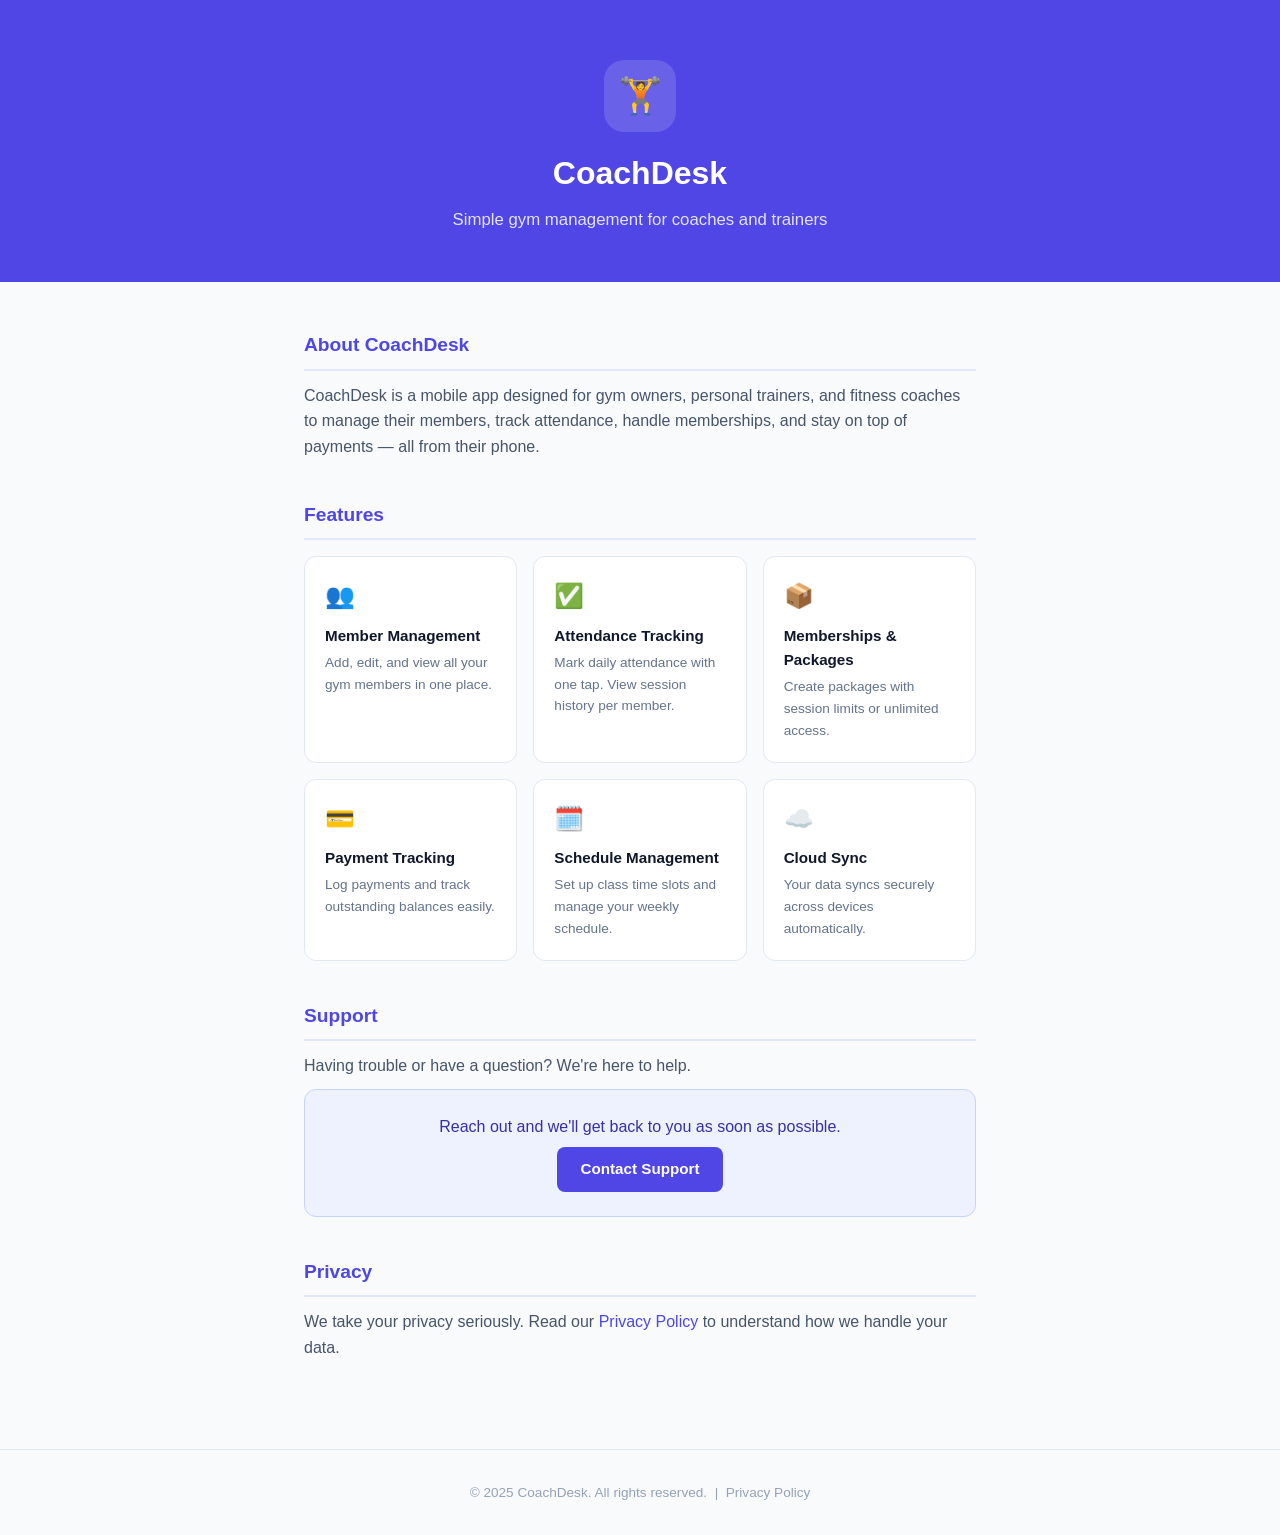
==== coachdesk/index.html @ ff2db9f5 "Add CoachDesk support and privacy policy pages" ====
<!DOCTYPE html>
<html lang="en">
<head>
  <meta charset="UTF-8" />
  <meta name="viewport" content="width=device-width, initial-scale=1.0" />
  <title>CoachDesk – Gym Management App</title>
  <style>
    *, *::before, *::after { box-sizing: border-box; margin: 0; padding: 0; }
    body {
      font-family: -apple-system, BlinkMacSystemFont, "Segoe UI", Roboto, sans-serif;
      background: #F8FAFC;
      color: #0F172A;
      line-height: 1.6;
    }
    a { color: #4F46E5; text-decoration: none; }
    a:hover { text-decoration: underline; }

    header {
      background: #4F46E5;
      color: #fff;
      padding: 60px 24px 48px;
      text-align: center;
    }
    .logo {
      width: 72px; height: 72px;
      background: rgba(255,255,255,0.15);
      border-radius: 20px;
      display: inline-flex;
      align-items: center;
      justify-content: center;
      margin-bottom: 16px;
      font-size: 36px;
    }
    header h1 { font-size: 2rem; font-weight: 800; margin-bottom: 8px; }
    header p { font-size: 1.05rem; opacity: 0.85; }

    main {
      max-width: 720px;
      margin: 0 auto;
      padding: 48px 24px;
    }

    .section { margin-bottom: 40px; }
    .section h2 {
      font-size: 1.2rem;
      font-weight: 700;
      color: #4F46E5;
      margin-bottom: 12px;
      padding-bottom: 8px;
      border-bottom: 2px solid #E0E7FF;
    }
    .section p { color: #475569; margin-bottom: 10px; }

    .features {
      display: grid;
      grid-template-columns: repeat(auto-fit, minmax(200px, 1fr));
      gap: 16px;
      margin-top: 16px;
    }
    .feature-card {
      background: #fff;
      border: 1px solid #E2E8F0;
      border-radius: 12px;
      padding: 20px;
    }
    .feature-card .icon { font-size: 24px; margin-bottom: 8px; }
    .feature-card h3 { font-size: 0.95rem; font-weight: 600; margin-bottom: 4px; }
    .feature-card p { font-size: 0.85rem; color: #64748B; margin: 0; }

    .contact-box {
      background: #EEF2FF;
      border: 1px solid #C7D2FE;
      border-radius: 12px;
      padding: 24px;
      text-align: center;
    }
    .contact-box p { color: #3730A3; margin-bottom: 8px; }
    .contact-box a {
      display: inline-block;
      background: #4F46E5;
      color: #fff;
      padding: 10px 24px;
      border-radius: 8px;
      font-weight: 600;
      font-size: 0.95rem;
    }
    .contact-box a:hover { background: #4338CA; text-decoration: none; }

    footer {
      text-align: center;
      padding: 32px 24px;
      color: #94A3B8;
      font-size: 0.85rem;
      border-top: 1px solid #E2E8F0;
    }
    footer a { color: #94A3B8; }
  </style>
</head>
<body>

<header>
  <div class="logo">🏋️</div>
  <h1>CoachDesk</h1>
  <p>Simple gym management for coaches and trainers</p>
</header>

<main>

  <div class="section">
    <h2>About CoachDesk</h2>
    <p>CoachDesk is a mobile app designed for gym owners, personal trainers, and fitness coaches to manage their members, track attendance, handle memberships, and stay on top of payments — all from their phone.</p>
  </div>

  <div class="section">
    <h2>Features</h2>
    <div class="features">
      <div class="feature-card">
        <div class="icon">👥</div>
        <h3>Member Management</h3>
        <p>Add, edit, and view all your gym members in one place.</p>
      </div>
      <div class="feature-card">
        <div class="icon">✅</div>
        <h3>Attendance Tracking</h3>
        <p>Mark daily attendance with one tap. View session history per member.</p>
      </div>
      <div class="feature-card">
        <div class="icon">📦</div>
        <h3>Memberships & Packages</h3>
        <p>Create packages with session limits or unlimited access.</p>
      </div>
      <div class="feature-card">
        <div class="icon">💳</div>
        <h3>Payment Tracking</h3>
        <p>Log payments and track outstanding balances easily.</p>
      </div>
      <div class="feature-card">
        <div class="icon">🗓️</div>
        <h3>Schedule Management</h3>
        <p>Set up class time slots and manage your weekly schedule.</p>
      </div>
      <div class="feature-card">
        <div class="icon">☁️</div>
        <h3>Cloud Sync</h3>
        <p>Your data syncs securely across devices automatically.</p>
      </div>
    </div>
  </div>

  <div class="section">
    <h2>Support</h2>
    <p>Having trouble or have a question? We're here to help.</p>
    <div class="contact-box">
      <p>Reach out and we'll get back to you as soon as possible.</p>
      <a href="mailto:tanushkabandara@ymail.com">Contact Support</a>
    </div>
  </div>

  <div class="section">
    <h2>Privacy</h2>
    <p>We take your privacy seriously. Read our <a href="privacy.html">Privacy Policy</a> to understand how we handle your data.</p>
  </div>

</main>

<footer>
  <p>&copy; 2025 CoachDesk. All rights reserved. &nbsp;|&nbsp; <a href="privacy.html">Privacy Policy</a></p>
</footer>

</body>
</html>
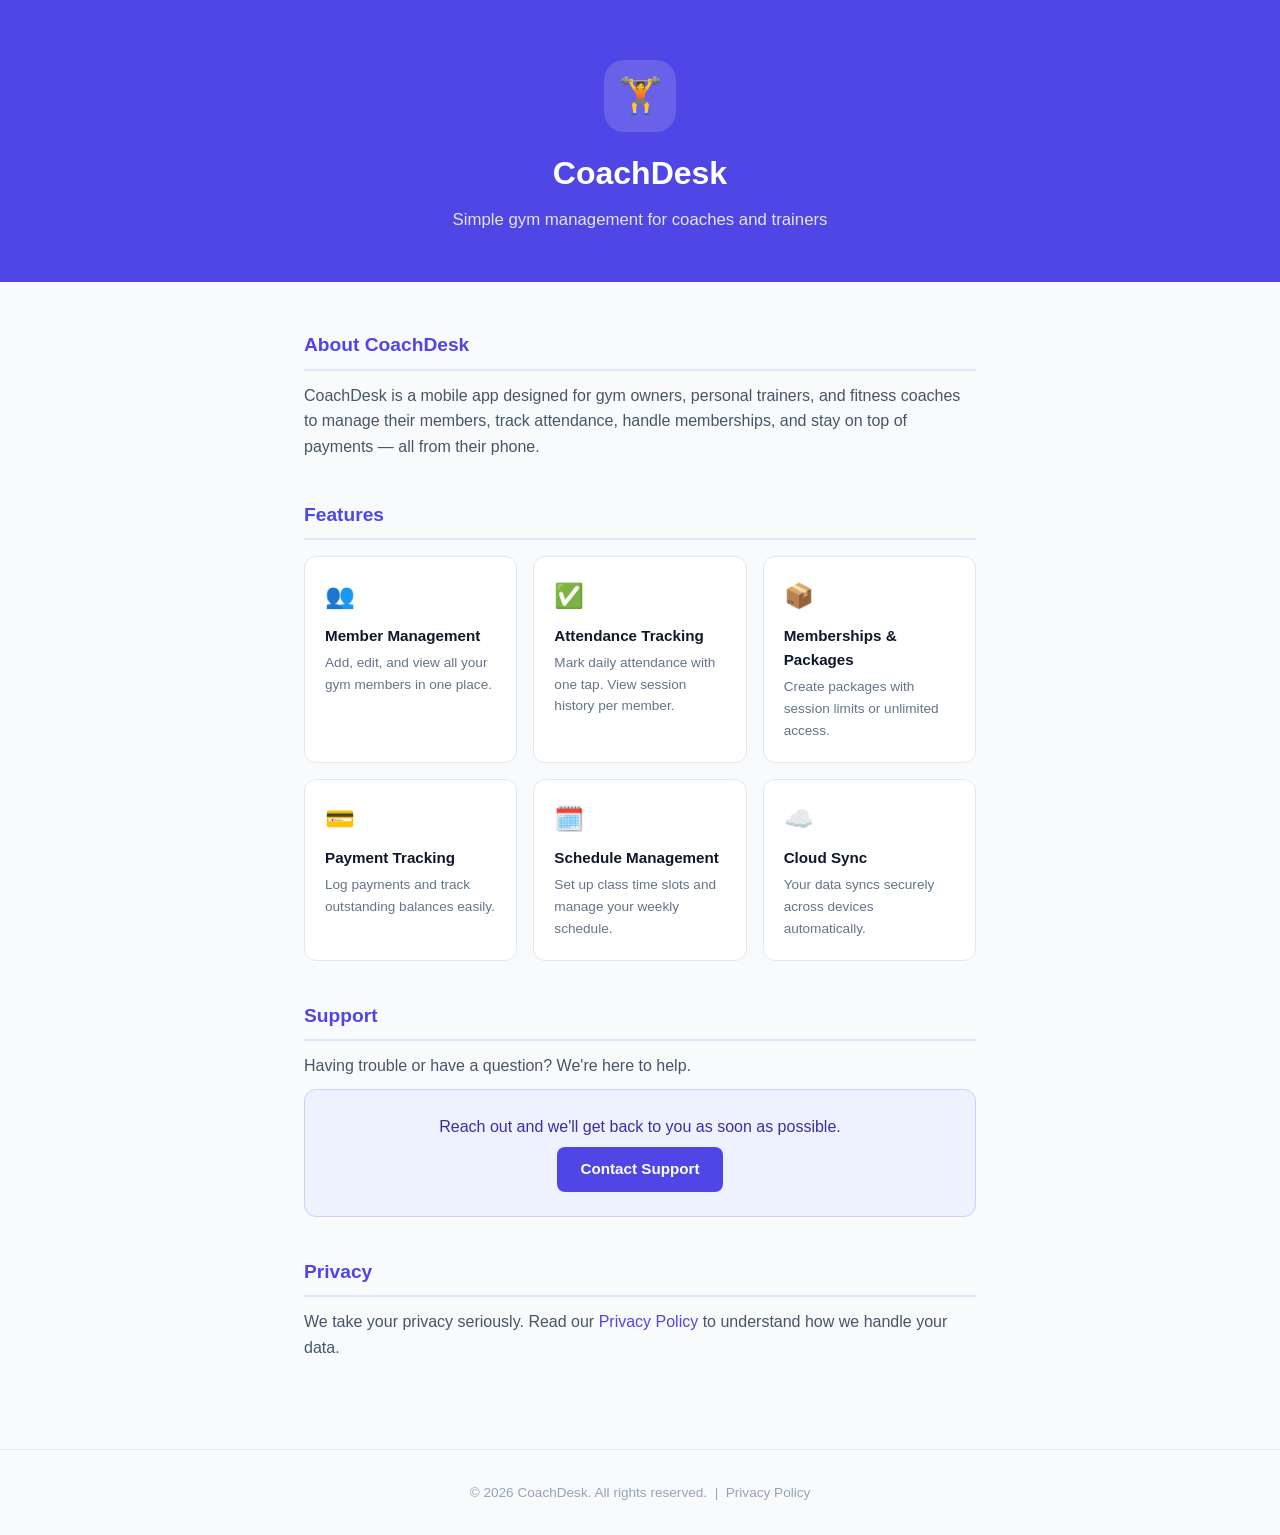
==== commit f019bd49: "Update year to 2026" ====
--- a/coachdesk/index.html
+++ b/coachdesk/index.html
@@ -152,7 +152,7 @@
     <p>Having trouble or have a question? We're here to help.</p>
     <div class="contact-box">
       <p>Reach out and we'll get back to you as soon as possible.</p>
-      <a href="mailto:tanushkabandara@ymail.com">Contact Support</a>
+      <a href="mailto:tanushkabandara@gmail.com">Contact Support</a>
     </div>
   </div>
 
@@ -164,7 +164,7 @@
 </main>
 
 <footer>
-  <p>&copy; 2025 CoachDesk. All rights reserved. &nbsp;|&nbsp; <a href="privacy.html">Privacy Policy</a></p>
+  <p>&copy; 2026 CoachDesk. All rights reserved. &nbsp;|&nbsp; <a href="privacy.html">Privacy Policy</a></p>
 </footer>
 
 </body>
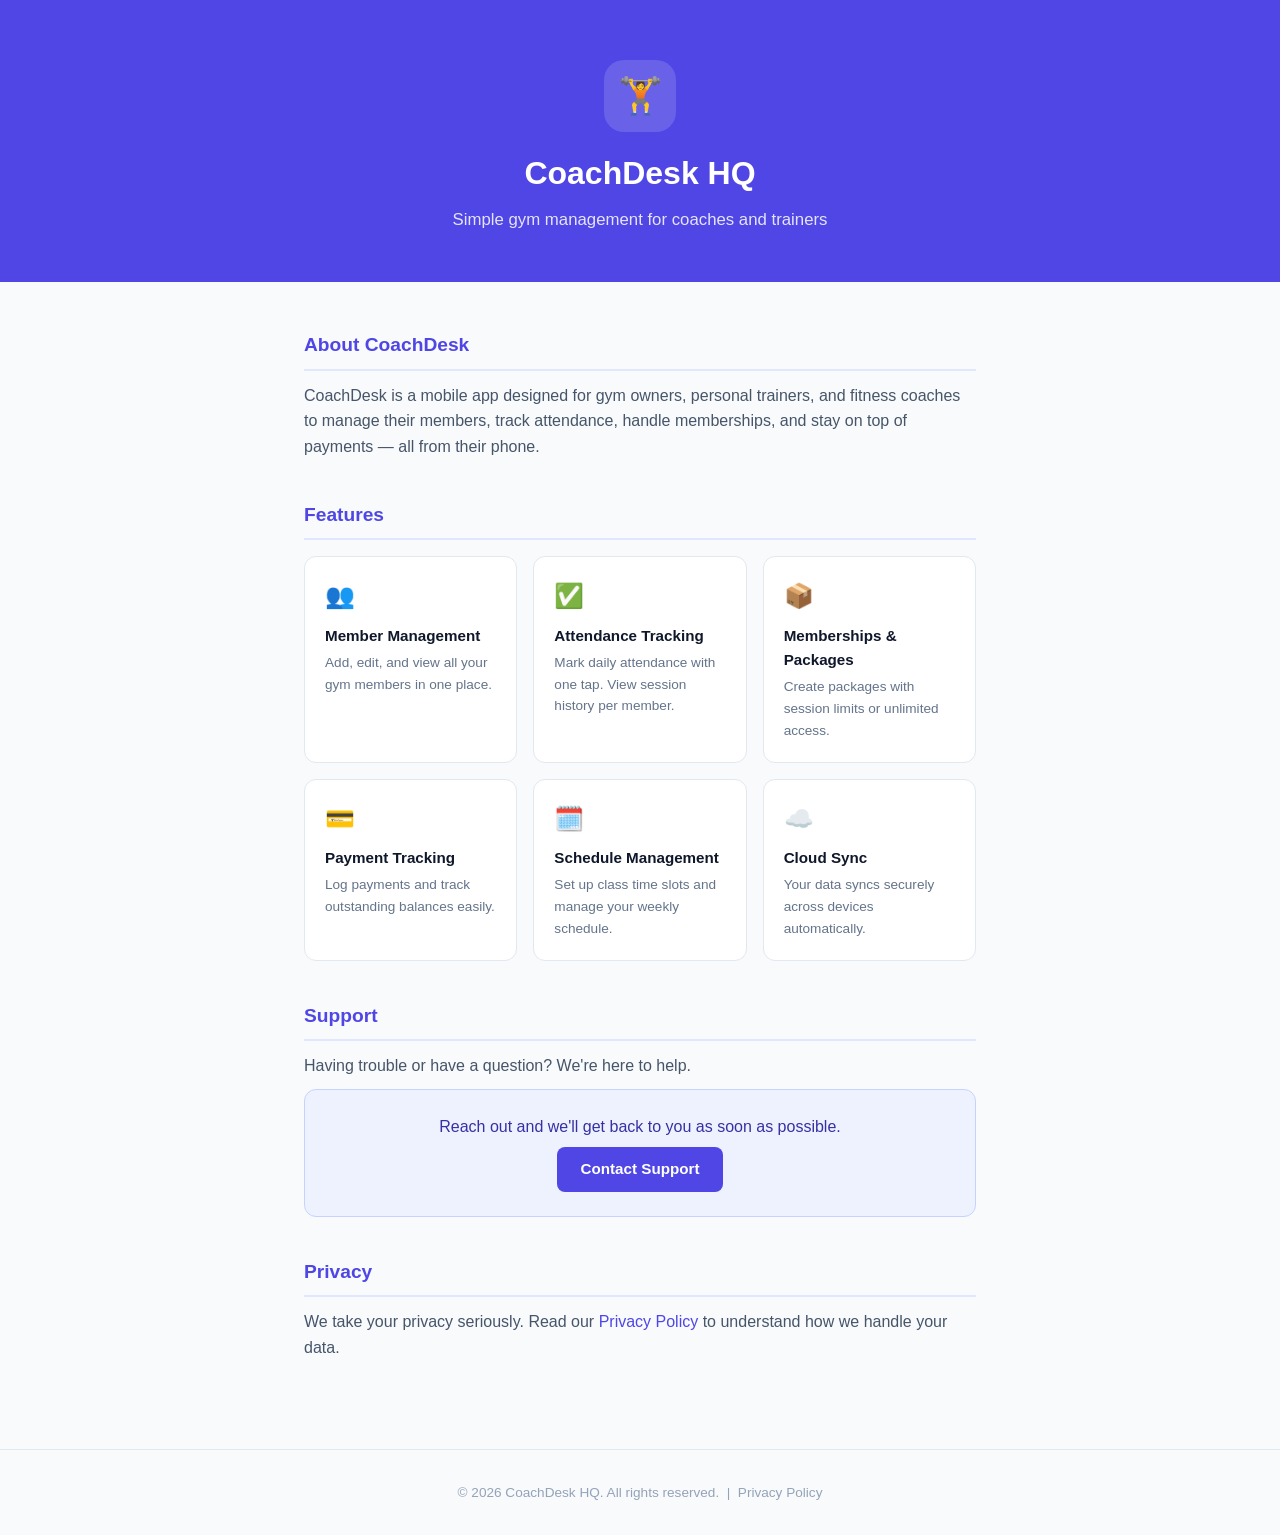
==== commit e0a3c4ba: "Update app name to CoachDesk HQ" ====
--- a/coachdesk/index.html
+++ b/coachdesk/index.html
@@ -3,7 +3,7 @@
 <head>
   <meta charset="UTF-8" />
   <meta name="viewport" content="width=device-width, initial-scale=1.0" />
-  <title>CoachDesk – Gym Management App</title>
+  <title>CoachDesk HQ – Gym Management App</title>
   <style>
     *, *::before, *::after { box-sizing: border-box; margin: 0; padding: 0; }
     body {
@@ -100,7 +100,7 @@
 
 <header>
   <div class="logo">🏋️</div>
-  <h1>CoachDesk</h1>
+  <h1>CoachDesk HQ</h1>
   <p>Simple gym management for coaches and trainers</p>
 </header>
 
@@ -164,7 +164,7 @@
 </main>
 
 <footer>
-  <p>&copy; 2026 CoachDesk. All rights reserved. &nbsp;|&nbsp; <a href="privacy.html">Privacy Policy</a></p>
+  <p>&copy; 2026 CoachDesk HQ. All rights reserved. &nbsp;|&nbsp; <a href="privacy.html">Privacy Policy</a></p>
 </footer>
 
 </body>
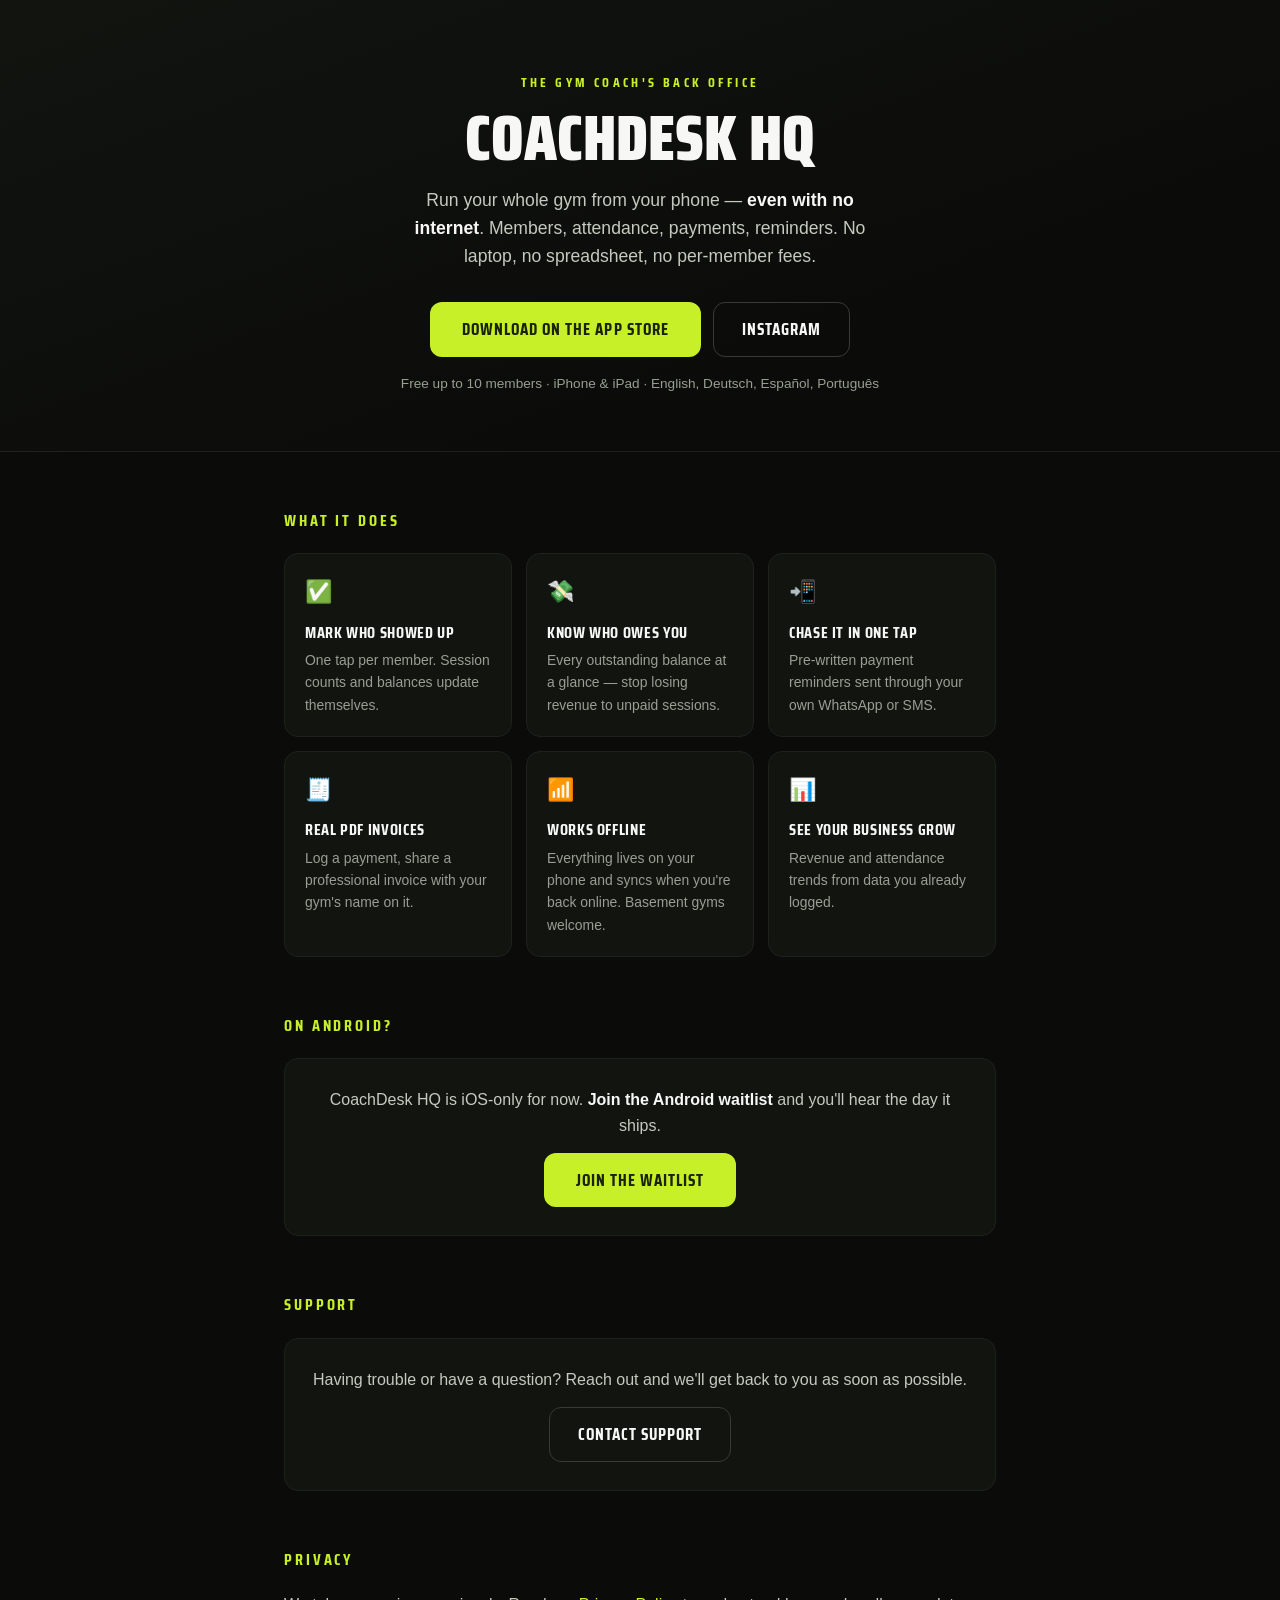
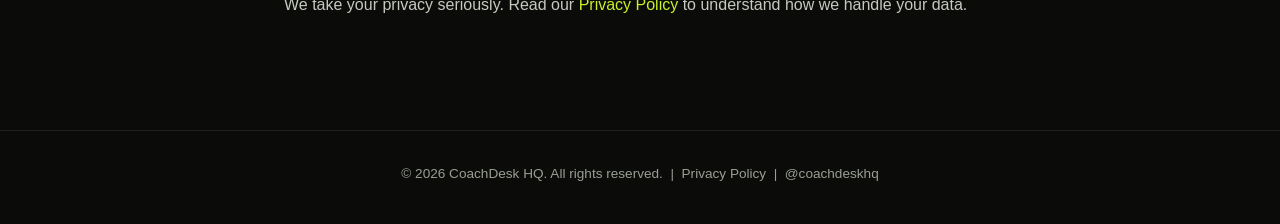
==== commit e0fb1799: "Rebrand CoachDesk pages to volt-on-graphite + link-in-bio landing - index.html: new landing with App" ====
--- a/coachdesk/index.html
+++ b/coachdesk/index.html
@@ -3,156 +3,232 @@
 <head>
   <meta charset="UTF-8" />
   <meta name="viewport" content="width=device-width, initial-scale=1.0" />
-  <title>CoachDesk HQ – Gym Management App</title>
+  <title>CoachDesk HQ – The Gym Coach's Back Office</title>
+  <meta name="description" content="Run your whole gym from your phone — even with no internet. Members, attendance, payments, reminders. Free on the App Store." />
+  <meta property="og:title" content="CoachDesk HQ – The Gym Coach's Back Office" />
+  <meta property="og:description" content="Members, attendance, payments, reminders — works offline. Free on iOS." />
+  <link rel="preconnect" href="https://fonts.googleapis.com" />
+  <link rel="preconnect" href="https://fonts.gstatic.com" crossorigin />
+  <link href="https://fonts.googleapis.com/css2?family=Saira+Condensed:wght@700;900&display=swap" rel="stylesheet" />
   <style>
+    /* "Electric volt on graphite" — mirrors the app palette (constants/colors.ts).
+       Contrast rules: volt (#C8F029) is a fill or dark-mode text; never white text on volt. */
+    :root {
+      --volt: #C8F029;
+      --volt-dim: #B5E620;
+      --olive: #55700C;
+      --ink-on-volt: #1A2305;
+      --graphite-950: #0B0C09;
+      --graphite-900: #121410;
+      --graphite-800: #1F211C;
+      --graphite-700: #383B33;
+      --text-body: #C5C9BF;
+      --text-muted: #999E93;
+      --text-bright: #F7F8F5;
+    }
     *, *::before, *::after { box-sizing: border-box; margin: 0; padding: 0; }
     body {
       font-family: -apple-system, BlinkMacSystemFont, "Segoe UI", Roboto, sans-serif;
-      background: #F8FAFC;
-      color: #0F172A;
+      background: var(--graphite-950);
+      color: var(--text-body);
       line-height: 1.6;
     }
-    a { color: #4F46E5; text-decoration: none; }
+    .display {
+      font-family: "Saira Condensed", -apple-system, sans-serif;
+      text-transform: uppercase;
+    }
+    a { color: var(--volt); text-decoration: none; }
     a:hover { text-decoration: underline; }
 
     header {
-      background: #4F46E5;
-      color: #fff;
-      padding: 60px 24px 48px;
+      background: linear-gradient(160deg, var(--graphite-900) 0%, var(--graphite-950) 70%);
+      padding: 72px 24px 56px;
       text-align: center;
-    }
-    .logo {
-      width: 72px; height: 72px;
-      background: rgba(255,255,255,0.15);
-      border-radius: 20px;
-      display: inline-flex;
+      border-bottom: 1px solid var(--graphite-800);
+    }
+    .overline {
+      font-family: "Saira Condensed", sans-serif;
+      font-weight: 700;
+      text-transform: uppercase;
+      letter-spacing: 0.25em;
+      font-size: 0.85rem;
+      color: var(--volt);
+      margin-bottom: 12px;
+    }
+    header h1 {
+      font-family: "Saira Condensed", sans-serif;
+      font-weight: 900;
+      text-transform: uppercase;
+      font-size: clamp(2.6rem, 8vw, 4rem);
+      line-height: 1;
+      color: var(--text-bright);
+      margin-bottom: 16px;
+    }
+    header .tagline {
+      font-size: 1.1rem;
+      color: var(--text-body);
+      max-width: 480px;
+      margin: 0 auto 32px;
+    }
+    header .tagline strong { color: var(--text-bright); font-weight: 600; }
+
+    .cta-row {
+      display: flex;
+      flex-wrap: wrap;
+      gap: 12px;
+      justify-content: center;
       align-items: center;
-      justify-content: center;
       margin-bottom: 16px;
-      font-size: 36px;
-    }
-    header h1 { font-size: 2rem; font-weight: 800; margin-bottom: 8px; }
-    header p { font-size: 1.05rem; opacity: 0.85; }
-
-    main {
-      max-width: 720px;
-      margin: 0 auto;
-      padding: 48px 24px;
-    }
-
-    .section { margin-bottom: 40px; }
+    }
+    .btn-volt {
+      display: inline-block;
+      background: var(--volt);
+      color: var(--ink-on-volt);
+      font-family: "Saira Condensed", sans-serif;
+      font-weight: 700;
+      text-transform: uppercase;
+      letter-spacing: 0.06em;
+      font-size: 1.05rem;
+      padding: 14px 32px;
+      border-radius: 12px;
+    }
+    .btn-volt:hover { background: var(--volt-dim); text-decoration: none; }
+    .btn-ghost {
+      display: inline-block;
+      border: 1px solid var(--graphite-700);
+      color: var(--text-bright);
+      font-family: "Saira Condensed", sans-serif;
+      font-weight: 700;
+      text-transform: uppercase;
+      letter-spacing: 0.06em;
+      font-size: 1.05rem;
+      padding: 13px 28px;
+      border-radius: 12px;
+    }
+    .btn-ghost:hover { border-color: var(--volt); text-decoration: none; }
+    .hero-note { font-size: 0.85rem; color: var(--text-muted); }
+
+    main { max-width: 760px; margin: 0 auto; padding: 56px 24px; }
+    .section { margin-bottom: 56px; }
     .section h2 {
-      font-size: 1.2rem;
-      font-weight: 700;
-      color: #4F46E5;
-      margin-bottom: 12px;
-      padding-bottom: 8px;
-      border-bottom: 2px solid #E0E7FF;
-    }
-    .section p { color: #475569; margin-bottom: 10px; }
+      font-family: "Saira Condensed", sans-serif;
+      font-weight: 700;
+      text-transform: uppercase;
+      letter-spacing: 0.18em;
+      font-size: 1rem;
+      color: var(--volt);
+      margin-bottom: 20px;
+    }
+    .section > p { margin-bottom: 10px; }
 
     .features {
       display: grid;
-      grid-template-columns: repeat(auto-fit, minmax(200px, 1fr));
-      gap: 16px;
-      margin-top: 16px;
+      grid-template-columns: repeat(auto-fit, minmax(210px, 1fr));
+      gap: 14px;
     }
     .feature-card {
-      background: #fff;
-      border: 1px solid #E2E8F0;
-      border-radius: 12px;
+      background: var(--graphite-900);
+      border: 1px solid var(--graphite-800);
+      border-radius: 14px;
       padding: 20px;
     }
-    .feature-card .icon { font-size: 24px; margin-bottom: 8px; }
-    .feature-card h3 { font-size: 0.95rem; font-weight: 600; margin-bottom: 4px; }
-    .feature-card p { font-size: 0.85rem; color: #64748B; margin: 0; }
-
-    .contact-box {
-      background: #EEF2FF;
-      border: 1px solid #C7D2FE;
-      border-radius: 12px;
-      padding: 24px;
+    .feature-card .icon { font-size: 22px; margin-bottom: 10px; }
+    .feature-card h3 {
+      font-family: "Saira Condensed", sans-serif;
+      font-weight: 700;
+      text-transform: uppercase;
+      letter-spacing: 0.04em;
+      font-size: 1rem;
+      color: var(--text-bright);
+      margin-bottom: 4px;
+    }
+    .feature-card p { font-size: 0.87rem; color: var(--text-muted); margin: 0; }
+
+    .band {
+      background: var(--graphite-900);
+      border: 1px solid var(--graphite-800);
+      border-radius: 14px;
+      padding: 28px 24px;
       text-align: center;
     }
-    .contact-box p { color: #3730A3; margin-bottom: 8px; }
-    .contact-box a {
-      display: inline-block;
-      background: #4F46E5;
-      color: #fff;
-      padding: 10px 24px;
-      border-radius: 8px;
-      font-weight: 600;
-      font-size: 0.95rem;
-    }
-    .contact-box a:hover { background: #4338CA; text-decoration: none; }
+    .band p { margin-bottom: 14px; }
+    .band p strong { color: var(--text-bright); }
 
     footer {
       text-align: center;
-      padding: 32px 24px;
-      color: #94A3B8;
+      padding: 32px 24px 40px;
+      color: var(--text-muted);
       font-size: 0.85rem;
-      border-top: 1px solid #E2E8F0;
-    }
-    footer a { color: #94A3B8; }
+      border-top: 1px solid var(--graphite-800);
+    }
+    footer a { color: var(--text-muted); }
+    footer a:hover { color: var(--volt); }
   </style>
 </head>
 <body>
 
 <header>
-  <div class="logo">🏋️</div>
+  <div class="overline">The Gym Coach's Back Office</div>
   <h1>CoachDesk HQ</h1>
-  <p>Simple gym management for coaches and trainers</p>
+  <p class="tagline">Run your whole gym from your phone — <strong>even with no internet</strong>. Members, attendance, payments, reminders. No laptop, no spreadsheet, no per-member fees.</p>
+  <div class="cta-row">
+    <a class="btn-volt" href="https://apps.apple.com/us/app/coachdesk-hq-gym-manager/id6761045494">Download on the App Store</a>
+    <a class="btn-ghost" href="https://www.instagram.com/coachdeskhq">Instagram</a>
+  </div>
+  <p class="hero-note">Free up to 10 members · iPhone &amp; iPad · English, Deutsch, Español, Português</p>
 </header>
 
 <main>
 
   <div class="section">
-    <h2>About CoachDesk</h2>
-    <p>CoachDesk is a mobile app designed for gym owners, personal trainers, and fitness coaches to manage their members, track attendance, handle memberships, and stay on top of payments — all from their phone.</p>
-  </div>
-
-  <div class="section">
-    <h2>Features</h2>
+    <h2>What It Does</h2>
     <div class="features">
       <div class="feature-card">
-        <div class="icon">👥</div>
-        <h3>Member Management</h3>
-        <p>Add, edit, and view all your gym members in one place.</p>
-      </div>
-      <div class="feature-card">
         <div class="icon">✅</div>
-        <h3>Attendance Tracking</h3>
-        <p>Mark daily attendance with one tap. View session history per member.</p>
-      </div>
-      <div class="feature-card">
-        <div class="icon">📦</div>
-        <h3>Memberships & Packages</h3>
-        <p>Create packages with session limits or unlimited access.</p>
-      </div>
-      <div class="feature-card">
-        <div class="icon">💳</div>
-        <h3>Payment Tracking</h3>
-        <p>Log payments and track outstanding balances easily.</p>
-      </div>
-      <div class="feature-card">
-        <div class="icon">🗓️</div>
-        <h3>Schedule Management</h3>
-        <p>Set up class time slots and manage your weekly schedule.</p>
-      </div>
-      <div class="feature-card">
-        <div class="icon">☁️</div>
-        <h3>Cloud Sync</h3>
-        <p>Your data syncs securely across devices automatically.</p>
+        <h3>Mark Who Showed Up</h3>
+        <p>One tap per member. Session counts and balances update themselves.</p>
+      </div>
+      <div class="feature-card">
+        <div class="icon">💸</div>
+        <h3>Know Who Owes You</h3>
+        <p>Every outstanding balance at a glance — stop losing revenue to unpaid sessions.</p>
+      </div>
+      <div class="feature-card">
+        <div class="icon">📲</div>
+        <h3>Chase It in One Tap</h3>
+        <p>Pre-written payment reminders sent through your own WhatsApp or SMS.</p>
+      </div>
+      <div class="feature-card">
+        <div class="icon">🧾</div>
+        <h3>Real PDF Invoices</h3>
+        <p>Log a payment, share a professional invoice with your gym's name on it.</p>
+      </div>
+      <div class="feature-card">
+        <div class="icon">📶</div>
+        <h3>Works Offline</h3>
+        <p>Everything lives on your phone and syncs when you're back online. Basement gyms welcome.</p>
+      </div>
+      <div class="feature-card">
+        <div class="icon">📊</div>
+        <h3>See Your Business Grow</h3>
+        <p>Revenue and attendance trends from data you already logged.</p>
       </div>
     </div>
   </div>
 
   <div class="section">
+    <h2>On Android?</h2>
+    <div class="band">
+      <p>CoachDesk HQ is iOS-only for now. <strong>Join the Android waitlist</strong> and you'll hear the day it ships.</p>
+      <a class="btn-volt" href="mailto:tanushkabandara@gmail.com?subject=Android%20waitlist%20%E2%80%94%20CoachDesk%20HQ&body=Add%20me%20to%20the%20Android%20waitlist.">Join the Waitlist</a>
+    </div>
+  </div>
+
+  <div class="section">
     <h2>Support</h2>
-    <p>Having trouble or have a question? We're here to help.</p>
-    <div class="contact-box">
-      <p>Reach out and we'll get back to you as soon as possible.</p>
-      <a href="mailto:tanushkabandara@gmail.com">Contact Support</a>
+    <div class="band">
+      <p>Having trouble or have a question? Reach out and we'll get back to you as soon as possible.</p>
+      <a class="btn-ghost" href="mailto:tanushkabandara@gmail.com">Contact Support</a>
     </div>
   </div>
 
@@ -164,7 +240,7 @@
 </main>
 
 <footer>
-  <p>&copy; 2026 CoachDesk HQ. All rights reserved. &nbsp;|&nbsp; <a href="privacy.html">Privacy Policy</a></p>
+  <p>&copy; 2026 CoachDesk HQ. All rights reserved. &nbsp;|&nbsp; <a href="privacy.html">Privacy Policy</a> &nbsp;|&nbsp; <a href="https://www.instagram.com/coachdeskhq">@coachdeskhq</a></p>
 </footer>
 
 </body>
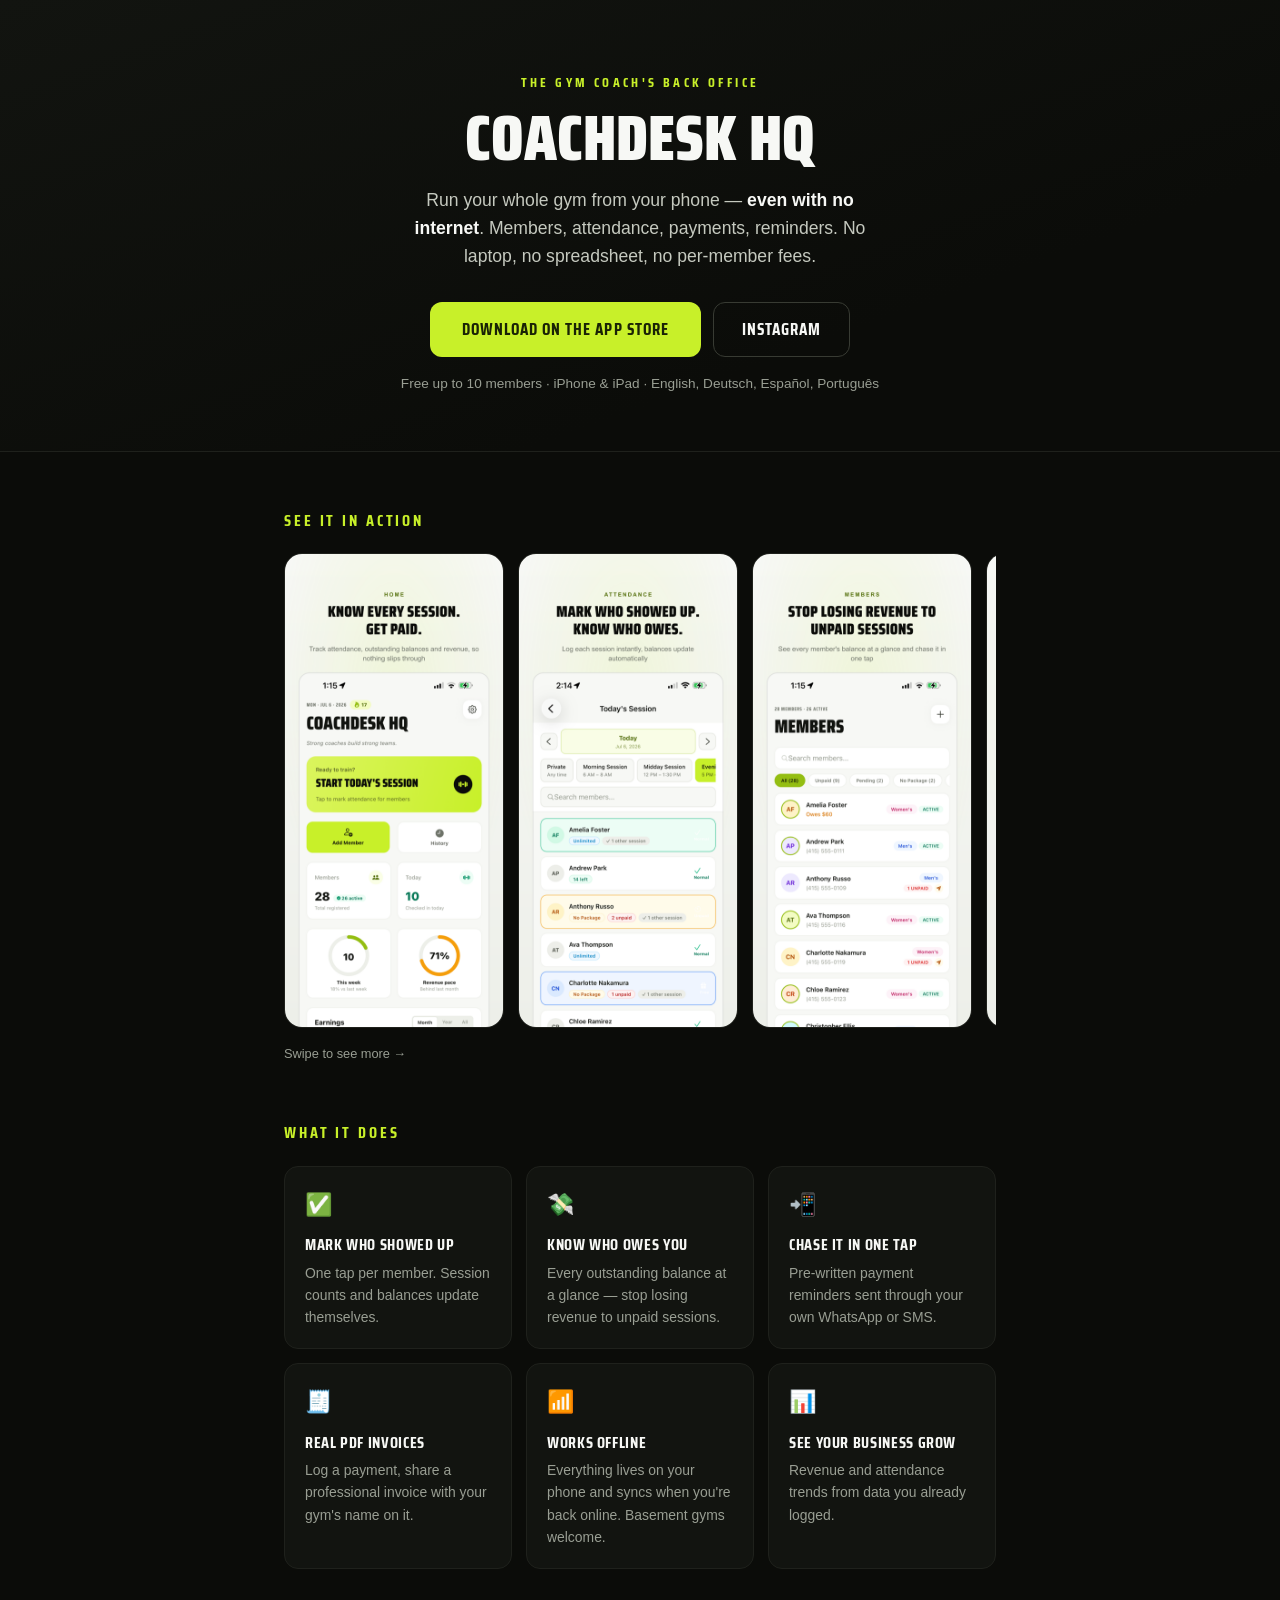
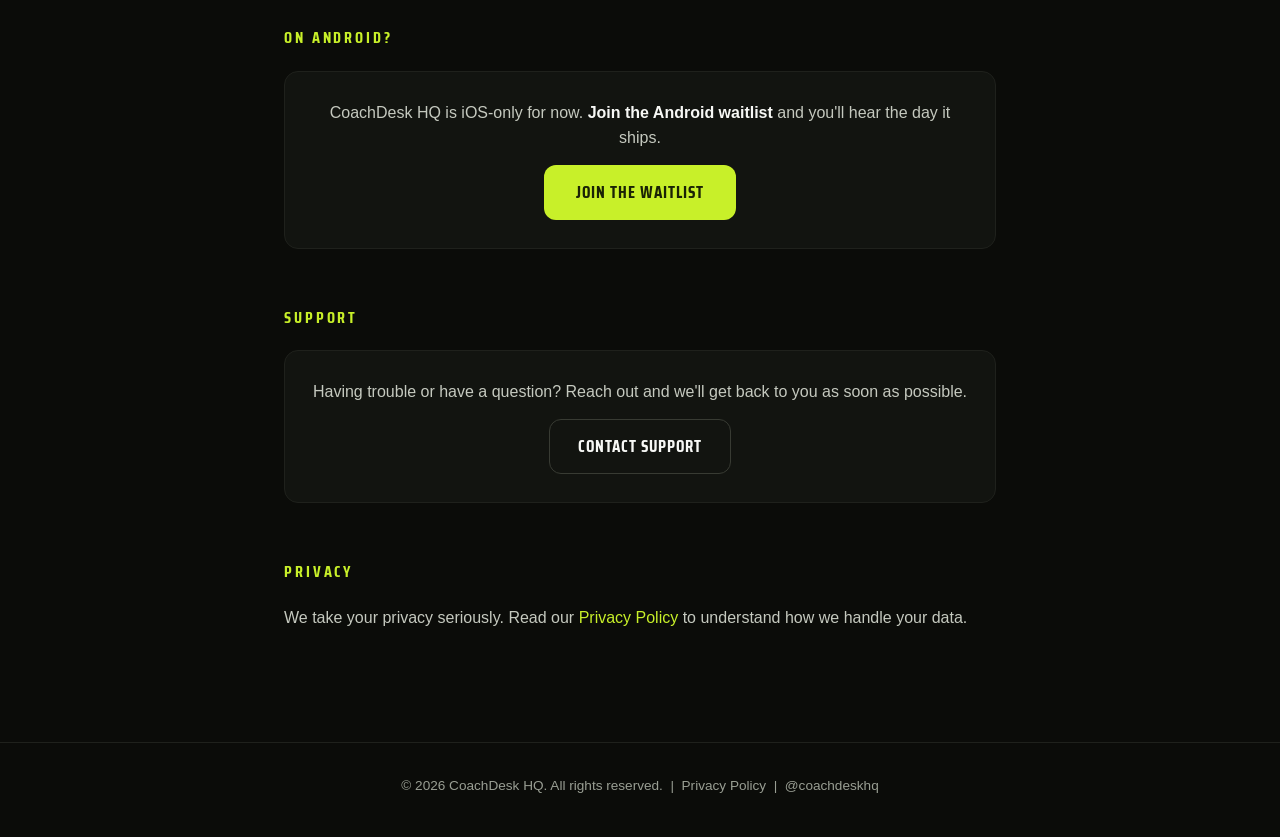
==== commit 856be3cc: "Add App Store screenshot strip to CoachDesk landing page Co-Authored-By: Claude Fable 5 <noreply@ant" ====
--- a/coachdesk/index.html
+++ b/coachdesk/index.html
@@ -154,6 +154,29 @@
     .band p { margin-bottom: 14px; }
     .band p strong { color: var(--text-bright); }
 
+    .shots {
+      display: flex;
+      gap: 14px;
+      overflow-x: auto;
+      scroll-snap-type: x mandatory;
+      padding-bottom: 12px;
+      -webkit-overflow-scrolling: touch;
+    }
+    .shots img {
+      width: 220px;
+      max-width: 62vw;
+      flex: 0 0 auto;
+      scroll-snap-align: start;
+      border-radius: 18px;
+      border: 1px solid var(--graphite-800);
+      display: block;
+    }
+    .shots-hint {
+      font-size: 0.8rem;
+      color: var(--text-muted);
+      margin-top: 4px;
+    }
+
     footer {
       text-align: center;
       padding: 32px 24px 40px;
@@ -181,6 +204,22 @@
 <main>
 
   <div class="section">
+    <h2>See It in Action</h2>
+    <div class="shots">
+      <img src="screenshots/1-dashboard.png" alt="Dashboard — today's attendance, monthly earnings and weekly trend" />
+      <img src="screenshots/2-mark-attendance.png" alt="Mark attendance with one tap per member" loading="lazy" />
+      <img src="screenshots/3-members.png" alt="Members list with paid and unpaid balance badges" loading="lazy" />
+      <img src="screenshots/4-invoices.png" alt="PDF invoice generated from a logged payment" loading="lazy" />
+      <img src="screenshots/5-send-reminders.png" alt="One-tap WhatsApp payment reminder" loading="lazy" />
+      <img src="screenshots/6-reports.png" alt="Revenue and attendance reports" loading="lazy" />
+      <img src="screenshots/7-schedule.png" alt="Weekly class schedule with time slots" loading="lazy" />
+      <img src="screenshots/8-pricing.png" alt="Package pricing setup" loading="lazy" />
+      <img src="screenshots/9-works-offline.png" alt="Works offline — syncs when you're back online" loading="lazy" />
+    </div>
+    <p class="shots-hint">Swipe to see more →</p>
+  </div>
+
+  <div class="section">
     <h2>What It Does</h2>
     <div class="features">
       <div class="feature-card">
